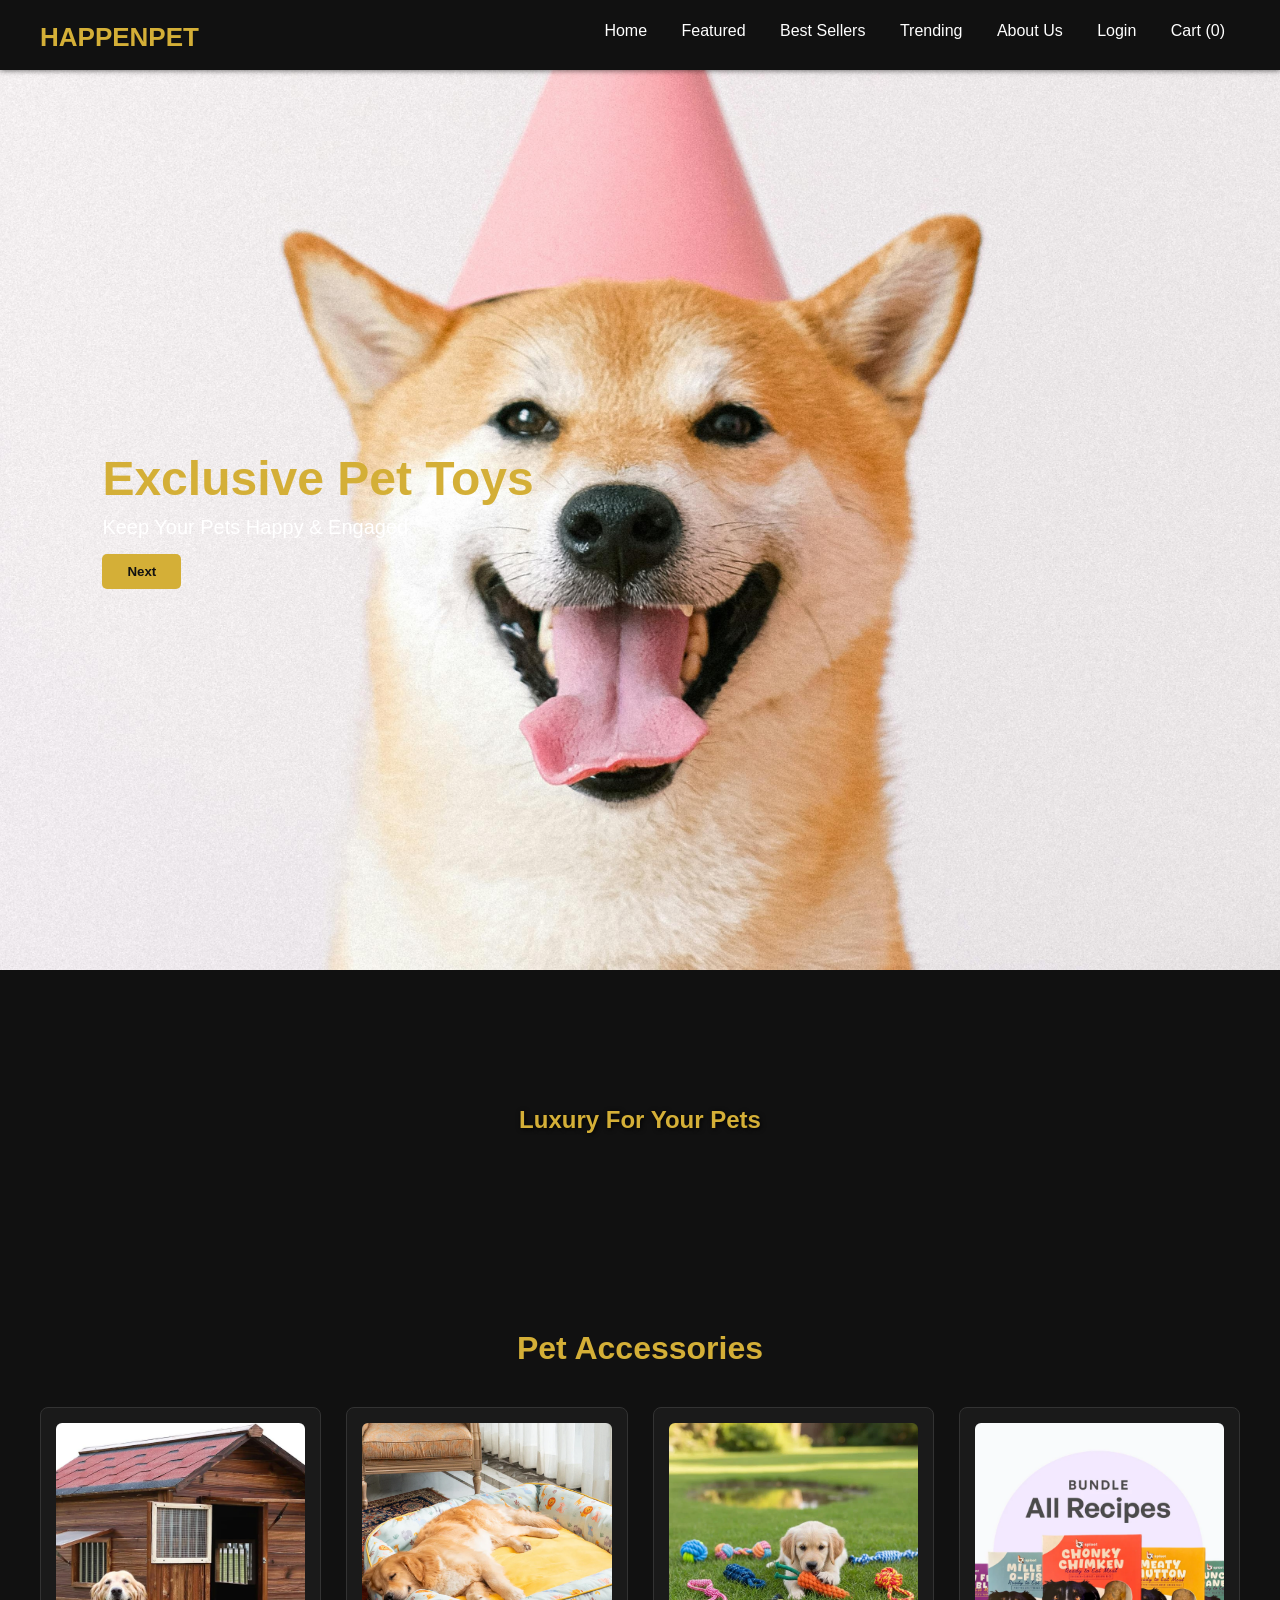
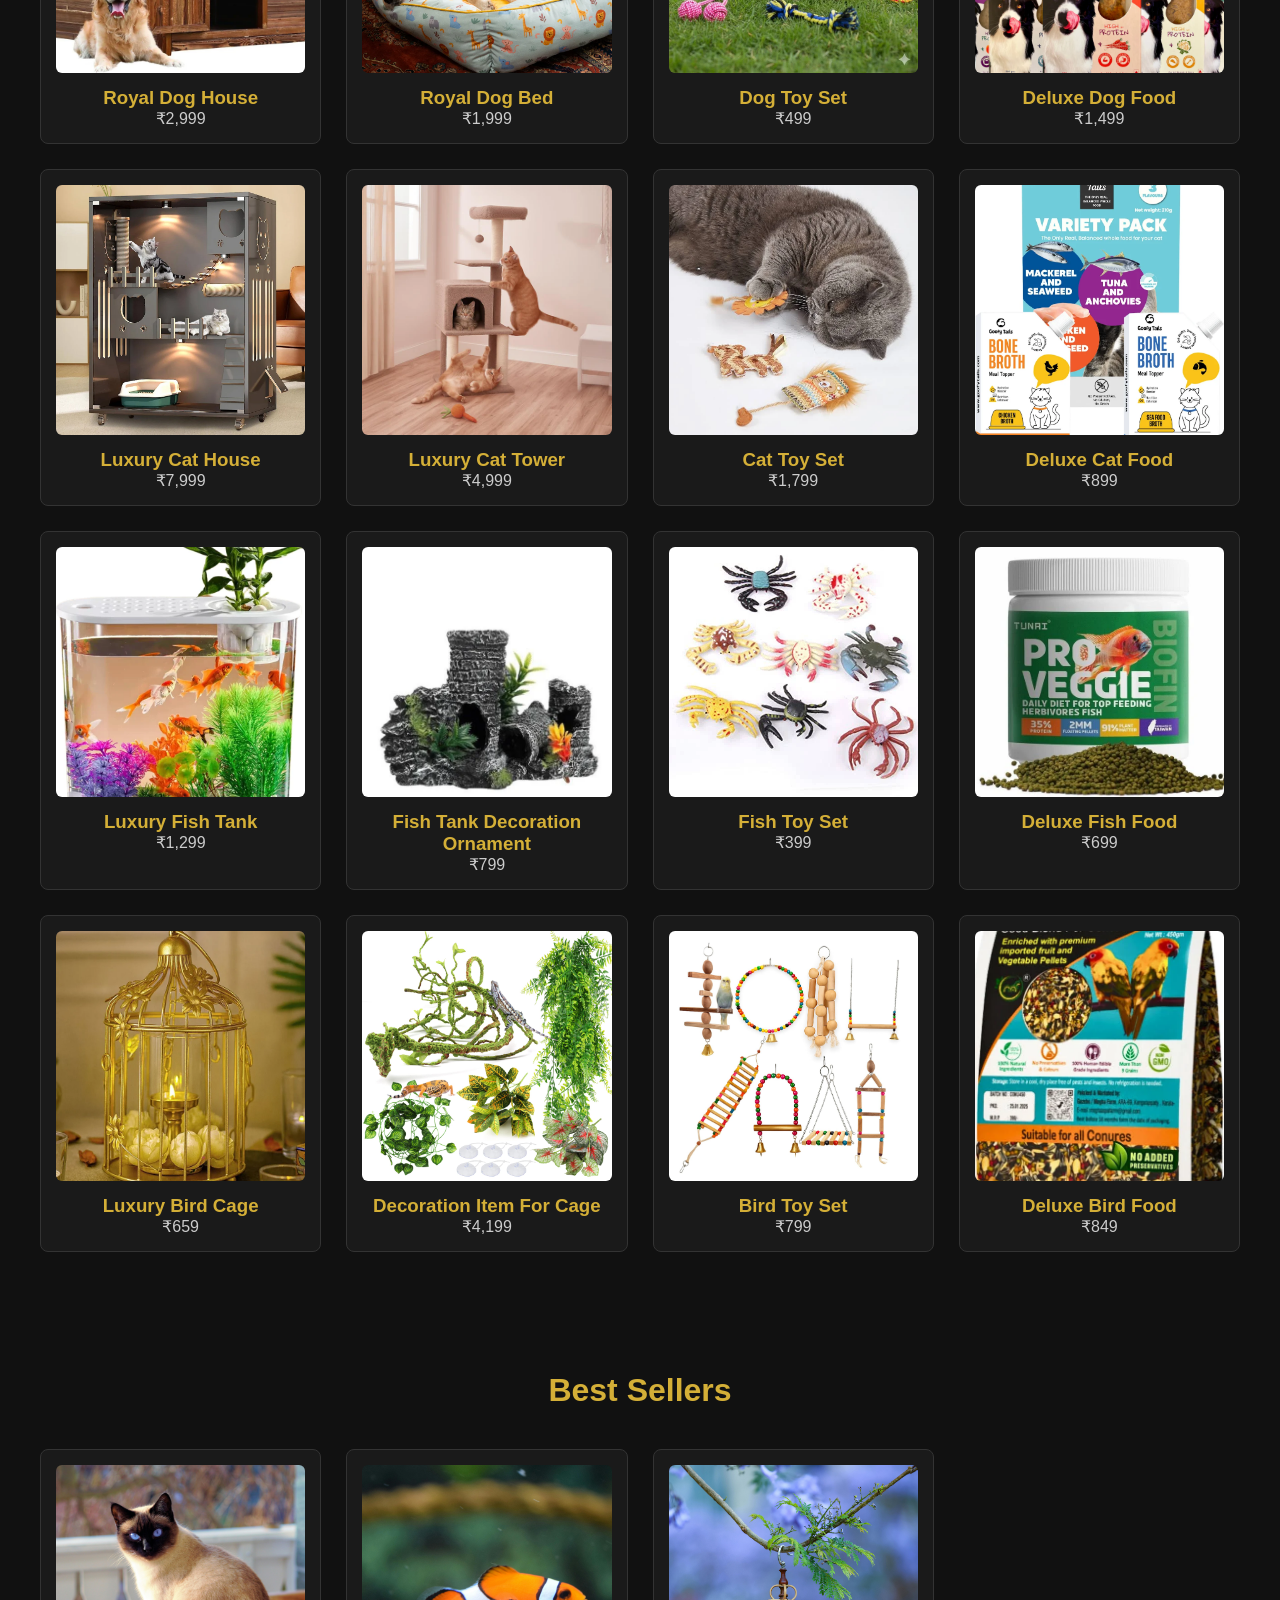
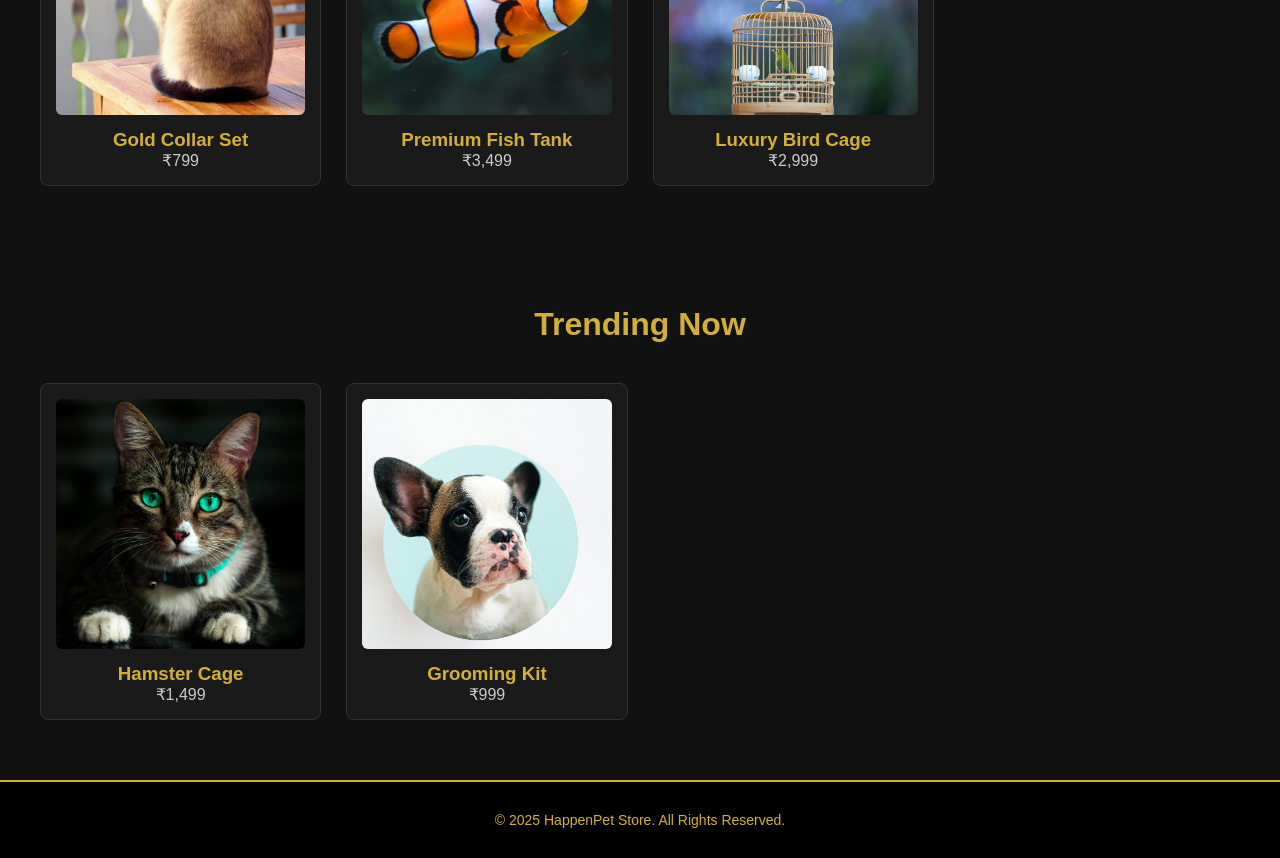
==== index.html @ 40be367d "Add files via upload" ====
<!DOCTYPE html>
<html lang="en">
<head>
    <title>HappenPet Store – Premium Pet Products</title>
    <link rel="stylesheet" href="style1.css">
</head>
<body>

<header class="navbar">
    <div class="logo">HAPPENPET</div>
    <nav>
        <a href="index.html">Home</a>
        <a href="index.html#featured">Featured</a>
        <a href="index.html#best">Best Sellers</a>
        <a href="index.html#trending">Trending</a>
        <a href="aboutus.html">About Us</a>
        <a href="#" id="login-btn">Login</a>
        <a href="cart.html" id="cart-btn">Cart (0)</a>
    </nav>
</header>

<section class="hero-slider">
    <!-- Slide 1 -->
    <div class="slide active" style="background-image:url('slide\ 1.jpeg');">
        <div class="slide-content">
            <h1>Luxury Pet Essentials</h1>
            <p>Premium Food & Accessories for Your Furry Friends</p>
            <button onclick="nextSlide()">Next</button>
        </div>
    </div>
    <!-- Slide 2 -->
    <div class="slide" style="background-image:url('slide\ 2.jpeg');">
        <div class="slide-content">
            <h1>Exclusive Pet Toys</h1>
            <p>Keep Your Pets Happy & Engaged</p>
            <button onclick="nextSlide()">Next</button>
        </div>
    </div>
    <!-- Slide 3 -->
    <div class="slide" style="background-image:url('slide\ 3.jpeg');">
        <div class="slide-content">
            <h1>Premium Bedding & Comfort</h1>
            <p>Give Your Pets the Comfort They Deserve</p>
            <button onclick="nextSlide()">Next</button>
        </div>
    </div>
</section>

<section class="parallax">
    <h2>Luxury For Your Pets</h2>
</section>

<section class="products" id="featured">
    <h2 class="section-title">Pet Accessories</h2>
    <div class="product-grid">
        <div class="product" onclick="openDetail('Royal Dog House', '₹2,999','F1.jpg')">
            <img src="F1.jpg" alt="">
            <h3>Royal Dog House</h3>
            <p>₹2,999</p>
        </div>
        <div class="product" onclick="openDetail('Royal Dog Bed', '₹1,999','F2.jpeg')">
            <img src="F2.jpeg" alt="">
            <h3>Royal Dog Bed</h3>
            <p>₹1,999</p>
        </div>
        <div class="product" onclick="openDetail('Dog Toy Set', '₹499','F3.jpeg')">
            <img src="F3.jpeg" alt="">
            <h3>Dog Toy Set</h3>
            <p>₹499</p>
        </div>
        <div class="product" onclick="openDetail('Deluxe Dog Food', '₹1,499','F4.png')">
            <img src="F4.png" alt="">
            <h3>Deluxe Dog Food</h3>
            <p>₹1,499</p>
        </div>
        <div class="product" onclick="openDetail('Luxury Cat House', '₹7,999','F5.jpg')">
            <img src="F5.jpg" alt="">
            <h3>Luxury Cat House</h3>
            <p>₹7,999</p>
        </div>
        <div class="product" onclick="openDetail('Luxury Cat Tower', '₹4,999','F6.jpeg')">
            <img src="F6.jpeg" alt="">
            <h3>Luxury Cat Tower</h3>
            <p>₹4,999</p>
        </div>
        <div class="product" onclick="openDetail('Cat Toy Set', '₹1,799','F7.jpeg')">
            <img src="F7.jpeg" alt="">
            <h3>Cat Toy Set</h3>
            <p>₹1,799</p>
        </div>
        <div class="product" onclick="openDetail('Deluxe Cat Food', '₹899','F8.webp')">
            <img src="F8.webp" alt="">
            <h3>Deluxe Cat Food</h3>
            <p>₹899</p>
        </div>
        <div class="product" onclick="openDetail('Luxury Fish Tank', '₹2,299','F9.webp')">
            <img src="F9.webp" alt="">
            <h3>Luxury Fish Tank</h3>
            <p>₹1,299</p>
        </div>
        <div class="product" onclick="openDetail('Fish Tank Decoration Ornament', '₹799','F10.webp')">
            <img src="F10.webp" alt="">
            <h3>Fish Tank Decoration Ornament</h3>
            <p>₹799</p>
        </div>
        <div class="product" onclick="openDetail('Fish Toy Set', '₹399','F11.webp')">
            <img src="F11.webp" alt="">
            <h3>Fish Toy Set</h3>
            <p>₹399</p>
        </div>
        <div class="product" onclick="openDetail('Deluxe Fish Food', '₹699','F12.webp')">
            <img src="F12.webp" alt="">
            <h3>Deluxe Fish Food</h3>
            <p>₹699</p>
        </div>
        <div class="product" onclick="openDetail('Luxury Bird Cage', '₹659','F13.webp')">
            <img src="F13.webp" alt="">
            <h3>Luxury Bird Cage</h3>
            <p>₹659</p>
        </div>
        <div class="product" onclick="openDetail('Decoration Item For Cage', '₹4,199','F14.jpg')">
            <img src="F14.jpg" alt="">
            <h3>Decoration Item For Cage</h3>
            <p>₹4,199</p>
        </div>
        <div class="product" onclick="openDetail('Bird Toy Set', '₹799','F15.jpg')">
            <img src="F15.jpg" alt="">
            <h3>Bird Toy Set</h3>
            <p>₹799</p>
        </div>
        <div class="product" onclick="openDetail('Deluxe Bird Food', '₹849','F16.webp')">
            <img src="F16.webp" alt="">
            <h3>Deluxe Bird Food</h3>
            <p>₹849</p>
        </div>

    </div>
</section>

<!-- ==============================
        BEST SELLERS
================================= -->
<section class="products" id="best">
    <h2 class="section-title">Best Sellers</h2>
    <div class="product-grid">
        <div class="product" onclick="openDetail('Gold Collar Set', '₹799','https://images.pexels.com/photos/326875/pexels-photo-326875.jpeg')">
            <img src="B1.jpeg" alt="">
            <h3>Gold Collar Set</h3>
            <p>₹799</p>
        </div>
        <div class="product" onclick="openDetail('Premium Fish Tank', '₹3,499','https://images.pexels.com/photos/128756/pexels-photo-128756.jpeg')">
            <img src="B2.jpeg" alt="">
            <h3>Premium Fish Tank</h3>
            <p>₹3,499</p>
        </div>
        <div class="product" onclick="openDetail('Luxury Bird Cage', '₹2,999','https://images.pexels.com/photos/32103541/pexels-photo-32103541.jpeg')">
            <img src="B3.jpeg" alt="">
            <h3>Luxury Bird Cage</h3>
            <p>₹2,999</p>
        </div>
    </div>
</section>

<!-- ==============================
        TRENDING PRODUCTS
================================= -->
<section class="products" id="trending">
    <h2 class="section-title">Trending Now</h2>
    <div class="product-grid">
        <div class="product" onclick="openDetail('Hamster Deluxe Cage', '₹1,499','https://images.pexels.com/photos/617278/pexels-photo-617278.jpeg')">
            <img src="T1.jpeg" alt="">
            <h3>Hamster Cage</h3>
            <p>₹1,499</p>
        </div>
        <div class="product" onclick="openDetail('Pet Grooming Kit', '₹999','https://images.pexels.com/photos/4587992/pexels-photo-4587992.jpeg')">
            <img src="T2.jpeg" alt="">
            <h3>Grooming Kit</h3>
            <p>₹999</p>
        </div>
    </div>
</section>

<!-- ==============================
        PRODUCT DETAIL MODAL
================================= -->
<div id="detail-modal" class="detail-modal">
    <div class="detail-content">
        <span id="close-detail">&times;</span>
        <h2 id="detail-title"></h2>
        <img id="detail-img" src="" alt="">
        <p id="detail-price"></p>
        <p>Premium quality pet product. Designed for comfort and safety.</p>
        <button id="add-cart">Add to Cart</button>
    </div>
</div>

<!-- ==============================
        LOGIN MODAL
================================= -->
<div id="login-modal" class="login-modal">
    <div class="login-content">
        <span id="close-login">&times;</span>
        <h2>Member Login</h2>
        <form onsubmit="return false;">
            <input type="email" placeholder="Enter Email" required>
            <input type="password" placeholder="Enter Password" required>
            <button type="submit" class="login-btn">Sign In</button>
            <p class="signup-text">Don't have an account? <a href="login.html">Sign Up Here</a></p>
        </form>
    </div>
</div>

<!-- ==============================
        FOOTER
================================= -->
<footer>
    <p>© 2025 HappenPet Store. All Rights Reserved.</p>
</footer>

<script src="main.js"></script>
</body>
</html>
---- style1.css ----
/* ==============================
    GLOBAL STYLES
================================= */
* {
    margin: 0; 
    padding: 0; 
    box-sizing: border-box; 
    font-family: Arial, sans-serif;
}

html {
    scroll-behavior: smooth;
} 

body {
    background: #111; 
    color: #fff;
}

/* ==============================
    NAVBAR
================================= */
.navbar {
    height: 70px;
    position: fixed; 
    top: 0; 
    width: 100%; 
    background: #111; 
    display: flex; 
    justify-content: space-between; 
    padding: 22px 40px; 
    z-index: 500; 
    box-shadow: 0 1px 5px rgba(0, 0, 0, 0.5);
}

.logo {
    font-size: 26px; 
    font-weight: bold; 
    color: #d4af37;
}

nav a {
    align-items: center;
    margin: 0 15px; 
    text-decoration: none; 
    color: #fff; 
    font-weight: 500;
    height: 50px;
    transition: 0.3s;
}

nav a:hover {
    color: #d4af37; 
}

/* ==============================
    HERO SLIDER
================================= */
.hero-slider {
    margin-top: 70px; 
    height: 100vh; 
    position: relative; 
    overflow: hidden;
}

.slide {
    position: absolute; 
    height: 100%; 
    width: 100%; 
    background-size: cover; 
    background-position: center; 
    opacity: 0; 
    transition: 1s ease-in-out;
}

.slide.active {
    opacity: 1;
}

.slide-content {
    position: absolute; 
    left: 8%; 
    top: 50%; 
    transform: translateY(-50%);
}

.slide-content h1 {
    font-size: 48px; 
    color: #d4af37;
}

.slide-content p {
    font-size: 20px; 
    color: #fff; 
    margin-top: 10px;
}

.slide-content button {
    padding: 10px 25px; 
    background: #d4af37; 
    color: #111; 
    border: none; 
    font-weight: bold; 
    cursor: pointer; 
    border-radius: 5px; 
    margin-top: 15px;
    transition: 0.3s;
}

.slide-content button:hover {
    background: #b8922d;
}

/* ==============================
    PARALLAX SECTION
================================= */
.parallax {
    height: 300px; 
    background: url('T2.jpeg') fixed center/cover; 
    display: flex; 
    justify-content: center; 
    align-items: center; 
    color: #d4af37; 
    text-shadow: 1px 1px 5px #000;
}

/* ==============================
    PRODUCTS
================================= */
.products {
    padding: 60px 40px;
}

.section-title {
    font-size: 32px; 
    text-align: center; 
    margin-bottom: 40px; 
    color: #d4af37;
}

.product-grid {
    display: grid; 
    grid-template-columns: repeat(4, 1fr); 
    gap: 25px;
}

.product {
    background: #1a1a1a; 
    padding: 15px; 
    border-radius: 8px; 
    text-align: center; 
    cursor: pointer; 
    transition: 0.3s; 
    border: 1px solid #333;
}

.product:hover {
    transform: translateY(-5px); 
    box-shadow: 0 4px 14px rgba(212, 175, 55, 0.5);
}

.product img {
    width: 100%; 
    height: 250px; 
    object-fit: cover; 
    border-radius: 6px;
}

.product h3 {
    color: #d4af37;
    margin-top: 10px;
}

.product p {
    color: #ccc;
}

/* ==============================
    MODALS
================================= */
.detail-modal, .login-modal {
    position: fixed; 
    top: 0; 
    left: 0; 
    width: 100%; 
    height: 100%; 
    background: rgba(0, 0, 0, 0.8); 
    display: none; 
    justify-content: center; 
    align-items: center; 
    z-index: 2000;
}

.detail-content {
    background: #111; 
    padding: 30px; 
    border-radius: 8px; 
    width: 350px; 
    color: #fff;
}

.detail-content img {
    width: 100%; 
    height: 250px; 
    object-fit: cover; 
    border-radius: 6px; 
    margin: 10px 0;
}

.detail-content h2 {
    color: #d4af37;
}

.detail-content button {
    width: 100%;
    padding: 10px;
    background: #d4af37;
    color: #111;
    border: none;
    border-radius: 6px;
    cursor: pointer;
    font-weight: bold;
    margin-top: 10px;
    transition: 0.3s;
}

.detail-content button:hover {
    background: #f0c45f;
}

#close-detail {
    float: right; 
    cursor: pointer; 
    font-size: 28px; 
    color: #d4af37;
    transition: 0.3s;
}

#close-detail:hover {
    color: #f0c45f;
}

/* ==============================
    FOOTER
================================= */
footer {
    padding: 30px 20px; 
    background: #000; 
    color: #d4af37; 
    text-align: center;
    border-top: 2px solid #d4af37;
}

footer p {
    font-size: 14px;
}

/* ==============================
    RESPONSIVE
================================= */
@media(max-width: 900px) {
    .product-grid {
        grid-template-columns: repeat(2, 1fr);
    }
    
    .slide-content h1 {
        font-size: 36px;
    }
}

@media(max-width: 600px) {
    .product-grid {
        grid-template-columns: 1fr;
    }
    
    .slide-content h1 {
        font-size: 28px;
    }
}
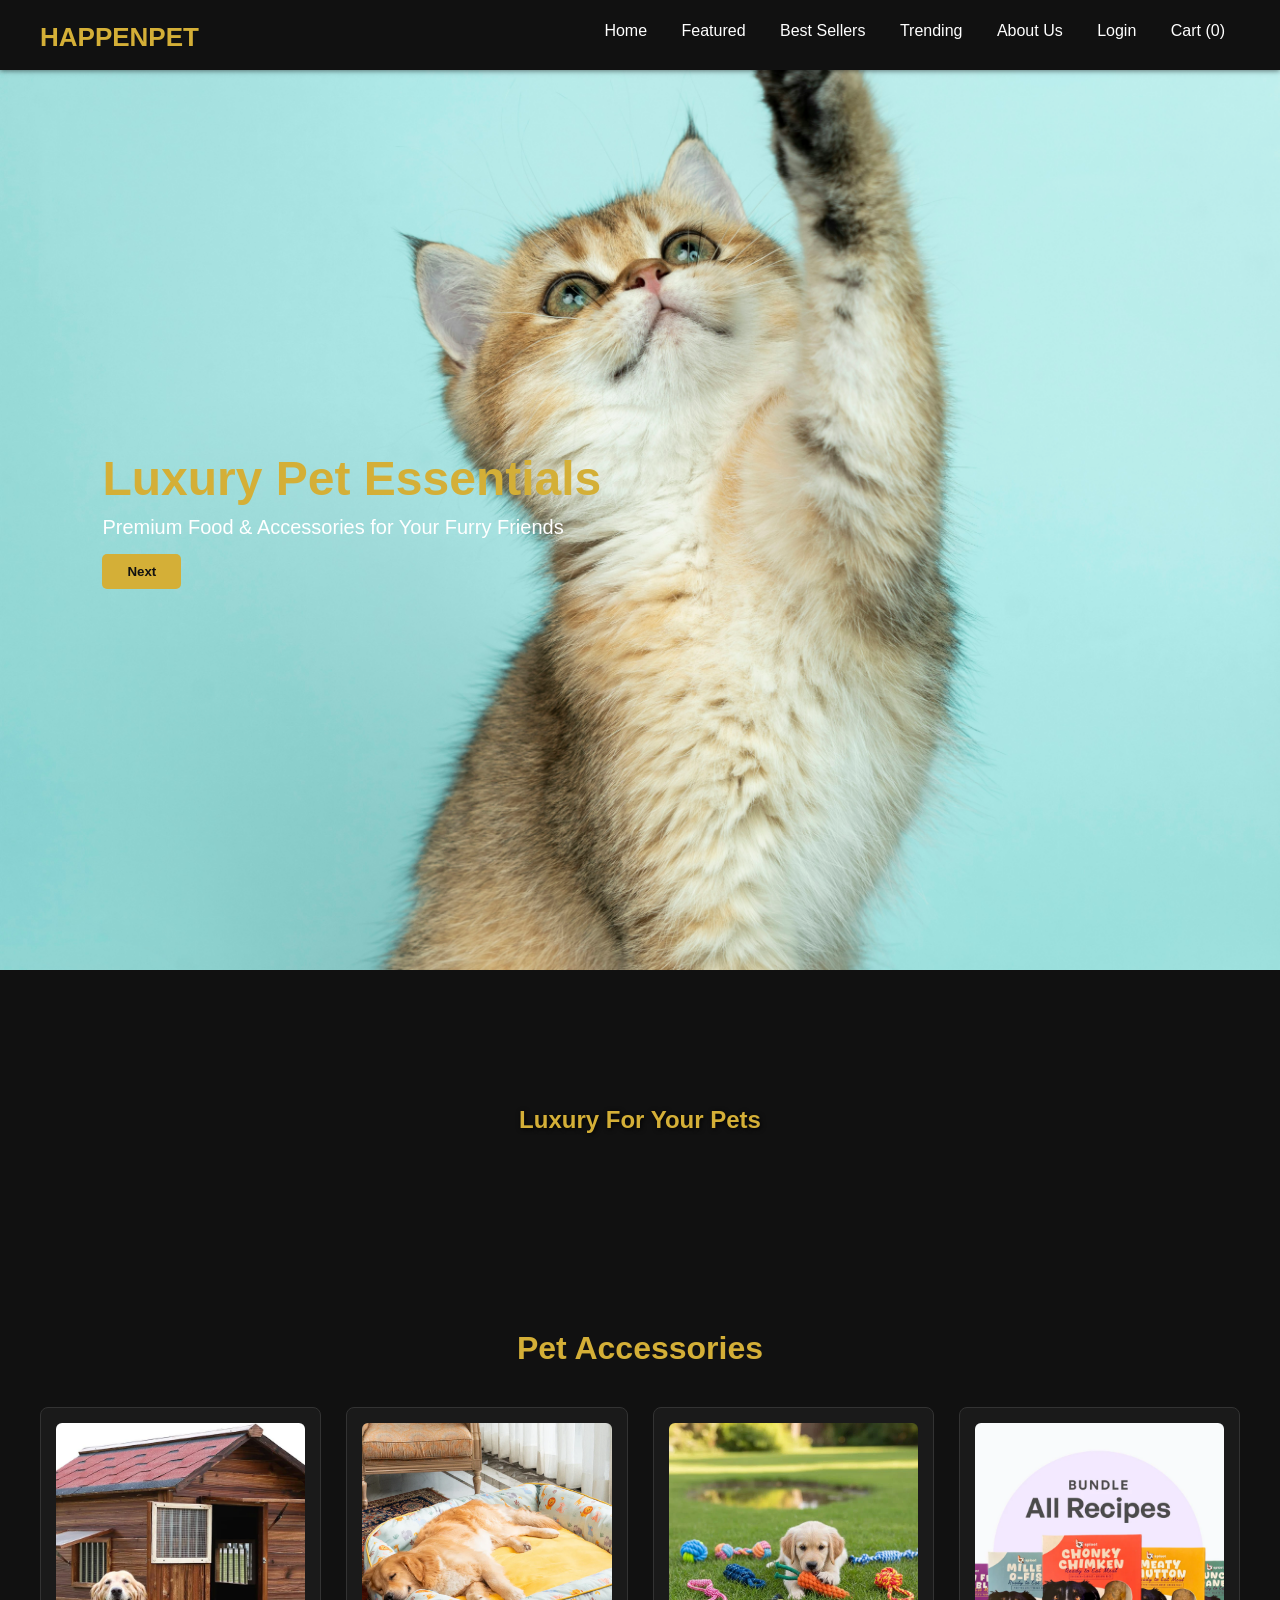
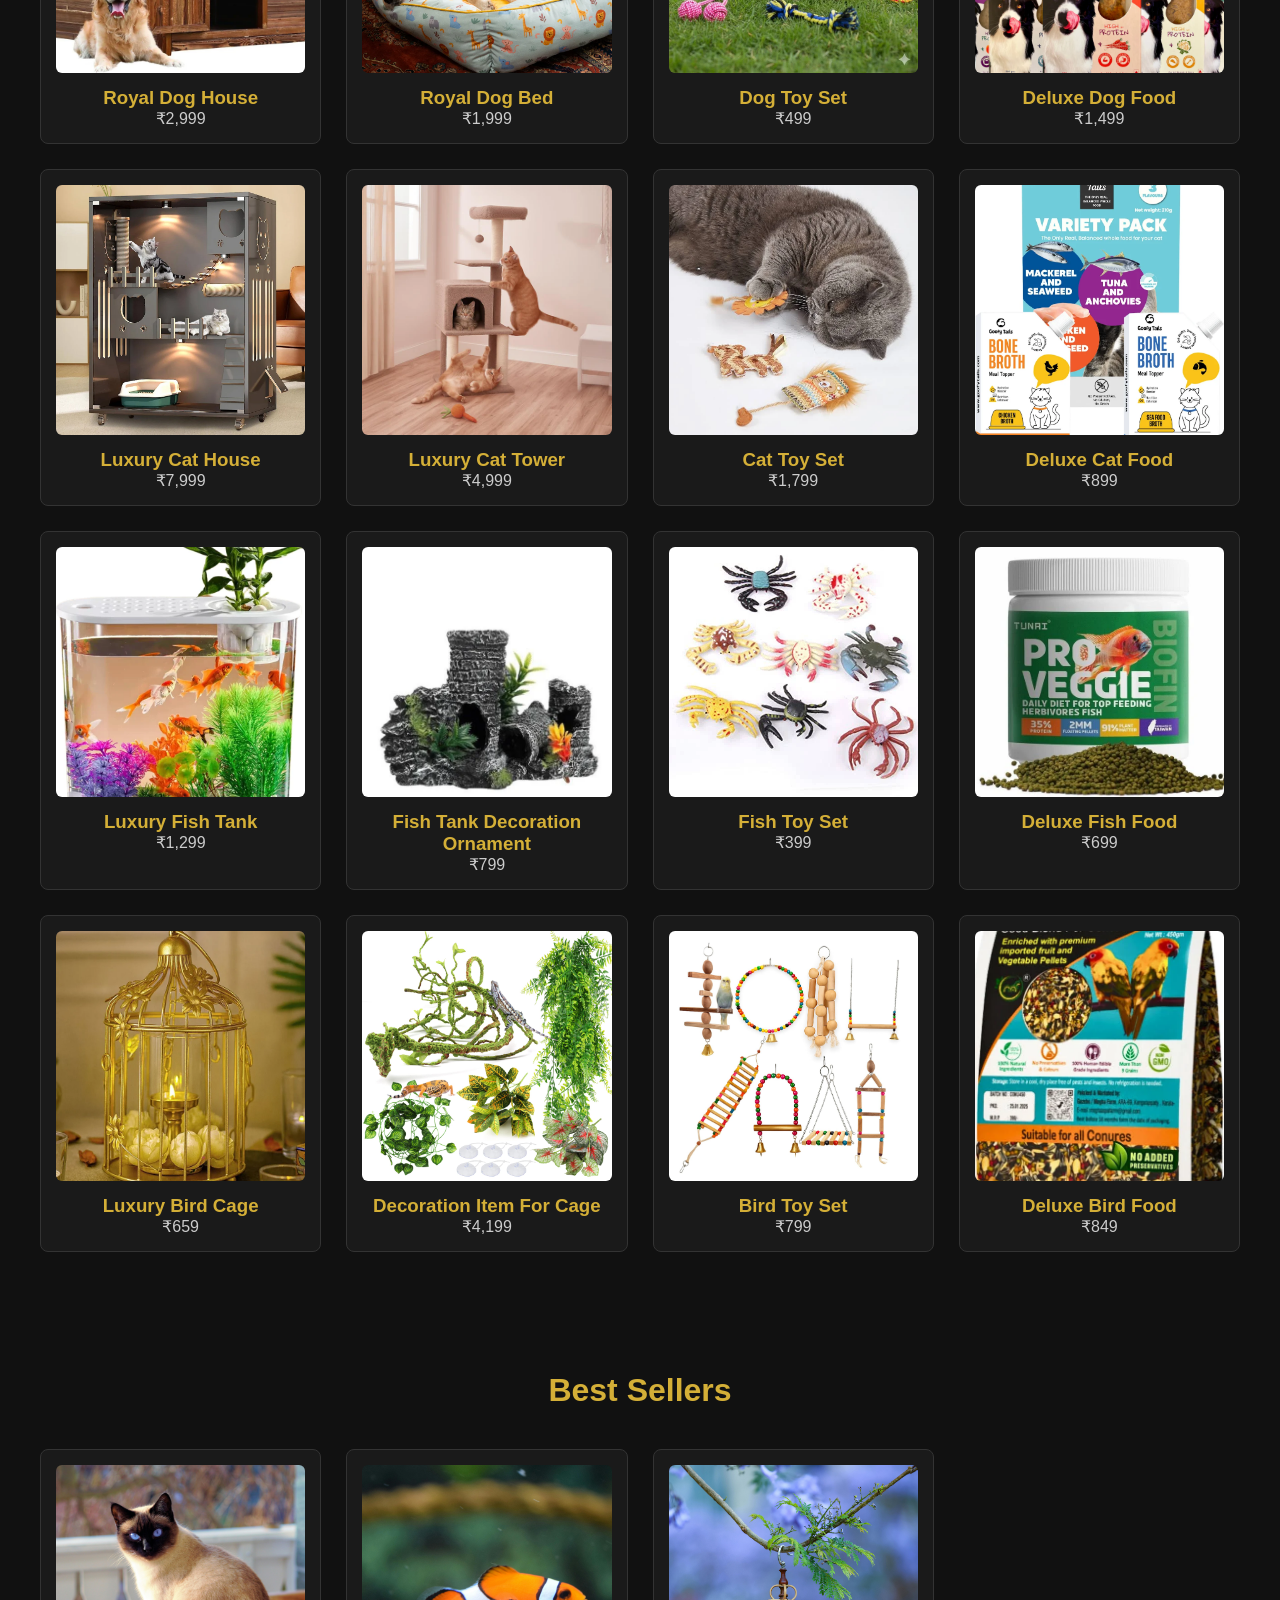
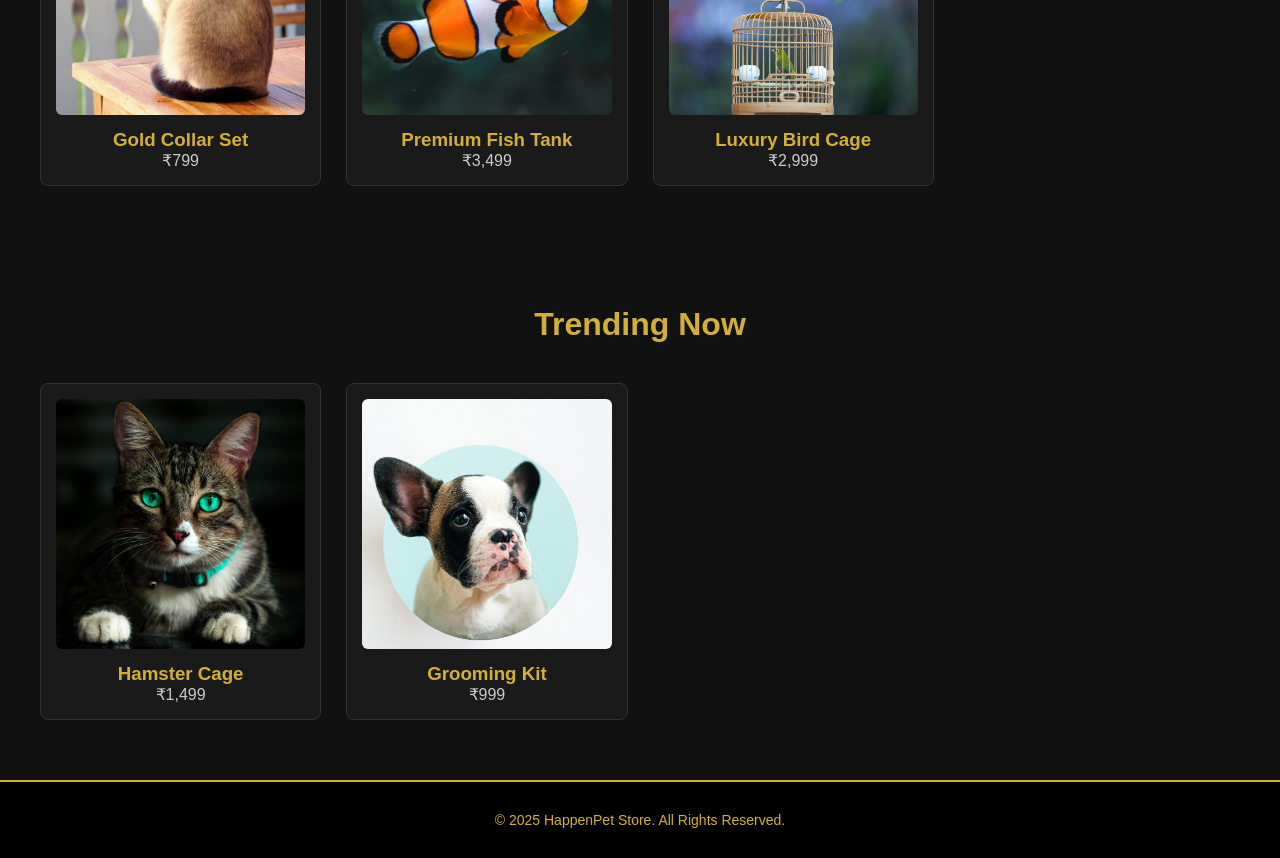
==== commit 9ab60e9f: "fix: update all product, logo, and slide image src paths to relative assets/images/ subdirectories" ====
--- a/index.html
+++ b/index.html
@@ -53,83 +53,83 @@
 <section class="products" id="featured">
     <h2 class="section-title">Pet Accessories</h2>
     <div class="product-grid">
-        <div class="product" onclick="openDetail('Royal Dog House', '₹2,999','F1.jpg')">
-            <img src="F1.jpg" alt="">
+        <div class="product" onclick="openDetail('Royal Dog House', '₹2,999','assets/images/products/F1.jpg')">
+            <img src="assets/images/products/F1.jpg" alt="">
             <h3>Royal Dog House</h3>
             <p>₹2,999</p>
         </div>
-        <div class="product" onclick="openDetail('Royal Dog Bed', '₹1,999','F2.jpeg')">
-            <img src="F2.jpeg" alt="">
+        <div class="product" onclick="openDetail('Royal Dog Bed', '₹1,999','assets/images/products/F2.jpeg')">
+            <img src="assets/images/products/F2.jpeg" alt="">
             <h3>Royal Dog Bed</h3>
             <p>₹1,999</p>
         </div>
-        <div class="product" onclick="openDetail('Dog Toy Set', '₹499','F3.jpeg')">
-            <img src="F3.jpeg" alt="">
+        <div class="product" onclick="openDetail('Dog Toy Set', '₹499','assets/images/products/F3.jpeg')">
+            <img src="assets/images/products/F3.jpeg" alt="">
             <h3>Dog Toy Set</h3>
             <p>₹499</p>
         </div>
-        <div class="product" onclick="openDetail('Deluxe Dog Food', '₹1,499','F4.png')">
-            <img src="F4.png" alt="">
+        <div class="product" onclick="openDetail('Deluxe Dog Food', '₹1,499','assets/images/products/F4.png')">
+            <img src="assets/images/products/F4.png" alt="">
             <h3>Deluxe Dog Food</h3>
             <p>₹1,499</p>
         </div>
-        <div class="product" onclick="openDetail('Luxury Cat House', '₹7,999','F5.jpg')">
-            <img src="F5.jpg" alt="">
+        <div class="product" onclick="openDetail('Luxury Cat House', '₹7,999','assets/images/products/F5.jpg')">
+            <img src="assets/images/products/F5.jpg" alt="">
             <h3>Luxury Cat House</h3>
             <p>₹7,999</p>
         </div>
-        <div class="product" onclick="openDetail('Luxury Cat Tower', '₹4,999','F6.jpeg')">
-            <img src="F6.jpeg" alt="">
+        <div class="product" onclick="openDetail('Luxury Cat Tower', '₹4,999','assets/images/products/F6.jpeg')">
+            <img src="assets/images/products/F6.jpeg" alt="">
             <h3>Luxury Cat Tower</h3>
             <p>₹4,999</p>
         </div>
-        <div class="product" onclick="openDetail('Cat Toy Set', '₹1,799','F7.jpeg')">
-            <img src="F7.jpeg" alt="">
+        <div class="product" onclick="openDetail('Cat Toy Set', '₹1,799','assets/images/products/F7.jpeg')">
+            <img src="assets/images/products/F7.jpeg" alt="">
             <h3>Cat Toy Set</h3>
             <p>₹1,799</p>
         </div>
-        <div class="product" onclick="openDetail('Deluxe Cat Food', '₹899','F8.webp')">
-            <img src="F8.webp" alt="">
+        <div class="product" onclick="openDetail('Deluxe Cat Food', '₹899','assets/images/products/F8.webp')">
+            <img src="assets/images/products/F8.webp" alt="">
             <h3>Deluxe Cat Food</h3>
             <p>₹899</p>
         </div>
-        <div class="product" onclick="openDetail('Luxury Fish Tank', '₹2,299','F9.webp')">
-            <img src="F9.webp" alt="">
+        <div class="product" onclick="openDetail('Luxury Fish Tank', '₹2,299','assets/images/products/F9.webp')">
+            <img src="assets/images/products/F9.webp" alt="">
             <h3>Luxury Fish Tank</h3>
             <p>₹1,299</p>
         </div>
-        <div class="product" onclick="openDetail('Fish Tank Decoration Ornament', '₹799','F10.webp')">
-            <img src="F10.webp" alt="">
+        <div class="product" onclick="openDetail('Fish Tank Decoration Ornament', '₹799','assets/images/products/F10.webp')">
+            <img src="assets/images/products/F10.webp" alt="">
             <h3>Fish Tank Decoration Ornament</h3>
             <p>₹799</p>
         </div>
-        <div class="product" onclick="openDetail('Fish Toy Set', '₹399','F11.webp')">
-            <img src="F11.webp" alt="">
+        <div class="product" onclick="openDetail('Fish Toy Set', '₹399','assets/images/products/F11.webp')">
+            <img src="assets/images/products/F11.webp" alt="">
             <h3>Fish Toy Set</h3>
             <p>₹399</p>
         </div>
-        <div class="product" onclick="openDetail('Deluxe Fish Food', '₹699','F12.webp')">
-            <img src="F12.webp" alt="">
+        <div class="product" onclick="openDetail('Deluxe Fish Food', '₹699','assets/images/products/F12.webp')">
+            <img src="assets/images/products/F12.webp" alt="">
             <h3>Deluxe Fish Food</h3>
             <p>₹699</p>
         </div>
-        <div class="product" onclick="openDetail('Luxury Bird Cage', '₹659','F13.webp')">
-            <img src="F13.webp" alt="">
+        <div class="product" onclick="openDetail('Luxury Bird Cage', '₹659','assets/images/products/F13.webp')">
+            <img src="assets/images/products/F13.webp" alt="">
             <h3>Luxury Bird Cage</h3>
             <p>₹659</p>
         </div>
-        <div class="product" onclick="openDetail('Decoration Item For Cage', '₹4,199','F14.jpg')">
-            <img src="F14.jpg" alt="">
+        <div class="product" onclick="openDetail('Decoration Item For Cage', '₹4,199','assets/images/products/F14.jpg')">
+            <img src="assets/images/products/F14.jpg" alt="">
             <h3>Decoration Item For Cage</h3>
             <p>₹4,199</p>
         </div>
-        <div class="product" onclick="openDetail('Bird Toy Set', '₹799','F15.jpg')">
-            <img src="F15.jpg" alt="">
+        <div class="product" onclick="openDetail('Bird Toy Set', '₹799','assets/images/products/F15.jpg')">
+            <img src="assets/images/products/F15.jpg" alt="">
             <h3>Bird Toy Set</h3>
             <p>₹799</p>
         </div>
-        <div class="product" onclick="openDetail('Deluxe Bird Food', '₹849','F16.webp')">
-            <img src="F16.webp" alt="">
+        <div class="product" onclick="openDetail('Deluxe Bird Food', '₹849','assets/images/products/F16.webp')">
+            <img src="assets/images/products/F16.webp" alt="">
             <h3>Deluxe Bird Food</h3>
             <p>₹849</p>
         </div>
@@ -144,17 +144,17 @@
     <h2 class="section-title">Best Sellers</h2>
     <div class="product-grid">
         <div class="product" onclick="openDetail('Gold Collar Set', '₹799','https://images.pexels.com/photos/326875/pexels-photo-326875.jpeg')">
-            <img src="B1.jpeg" alt="">
+            <img src="assets/images/bestsellers/B1.jpeg" alt="">
             <h3>Gold Collar Set</h3>
             <p>₹799</p>
         </div>
         <div class="product" onclick="openDetail('Premium Fish Tank', '₹3,499','https://images.pexels.com/photos/128756/pexels-photo-128756.jpeg')">
-            <img src="B2.jpeg" alt="">
+            <img src="assets/images/bestsellers/B2.jpeg" alt="">
             <h3>Premium Fish Tank</h3>
             <p>₹3,499</p>
         </div>
         <div class="product" onclick="openDetail('Luxury Bird Cage', '₹2,999','https://images.pexels.com/photos/32103541/pexels-photo-32103541.jpeg')">
-            <img src="B3.jpeg" alt="">
+            <img src="assets/images/bestsellers/B3.jpeg" alt="">
             <h3>Luxury Bird Cage</h3>
             <p>₹2,999</p>
         </div>
@@ -168,12 +168,12 @@
     <h2 class="section-title">Trending Now</h2>
     <div class="product-grid">
         <div class="product" onclick="openDetail('Hamster Deluxe Cage', '₹1,499','https://images.pexels.com/photos/617278/pexels-photo-617278.jpeg')">
-            <img src="T1.jpeg" alt="">
+            <img src="assets/images/trending/T1.jpeg" alt="">
             <h3>Hamster Cage</h3>
             <p>₹1,499</p>
         </div>
         <div class="product" onclick="openDetail('Pet Grooming Kit', '₹999','https://images.pexels.com/photos/4587992/pexels-photo-4587992.jpeg')">
-            <img src="T2.jpeg" alt="">
+            <img src="assets/images/trending/T2.jpeg" alt="">
             <h3>Grooming Kit</h3>
             <p>₹999</p>
         </div>
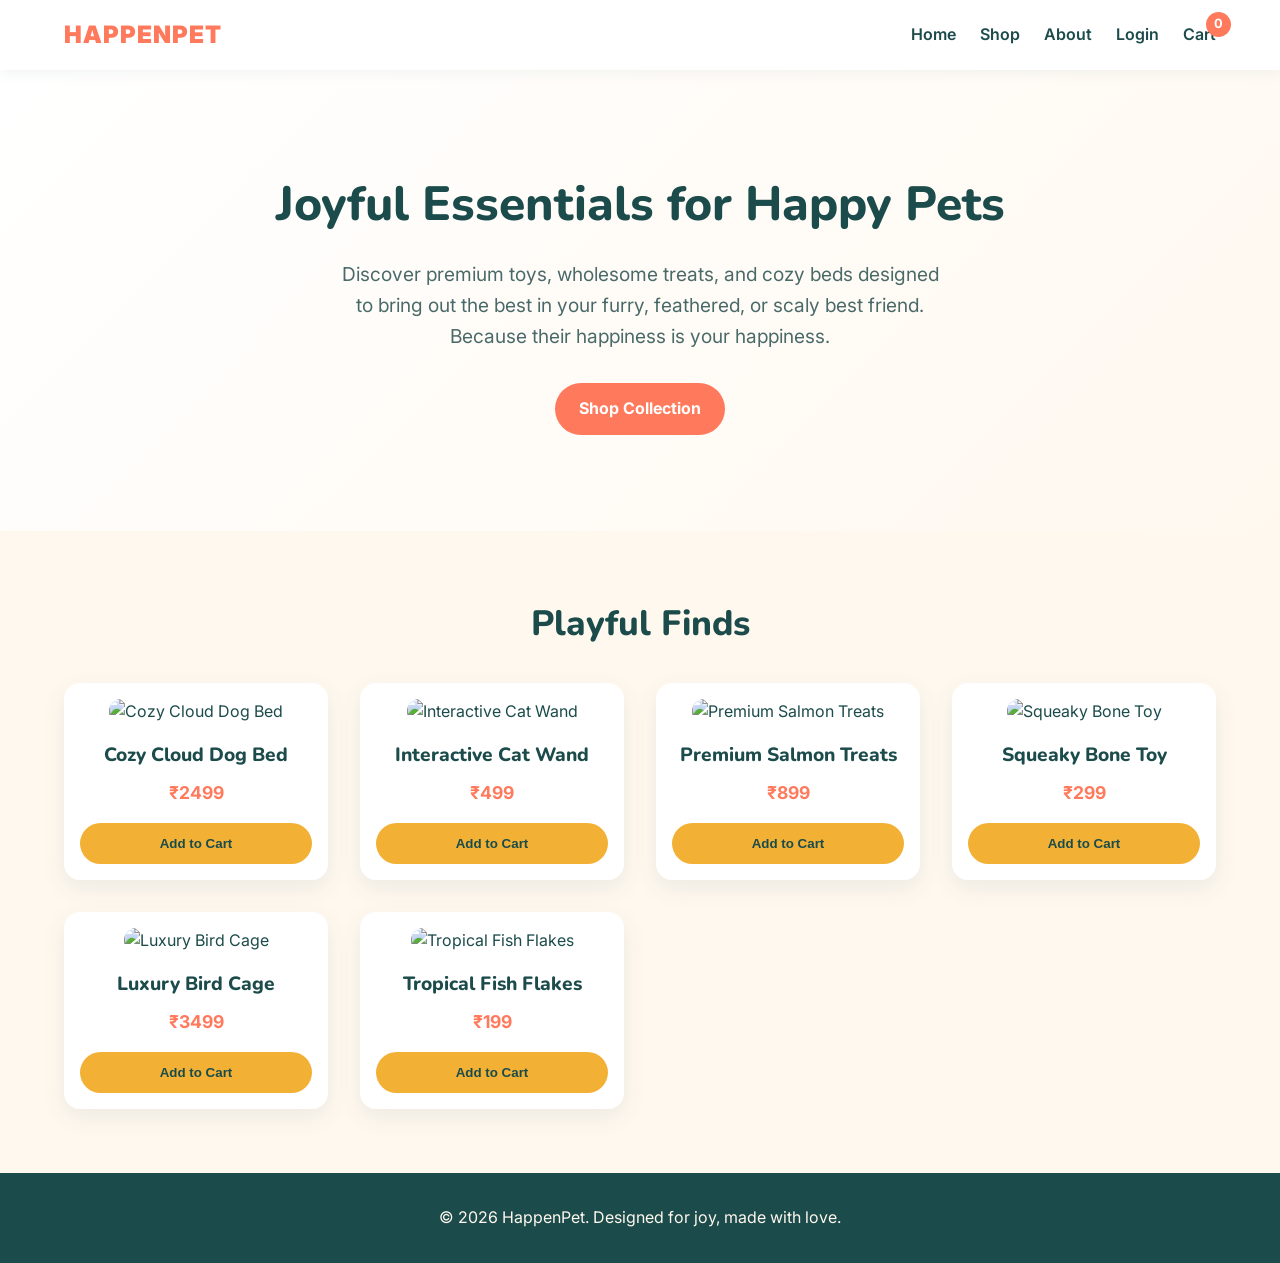
==== commit 03282150: "fix: move HTML files to root and correct relative asset paths for Vercel deployment" ====
--- a/index.html
+++ b/index.html
@@ -1,222 +1,45 @@
-<!DOCTYPE html>
-<html lang="en">
-<head>
-    <title>HappenPet Store – Premium Pet Products</title>
-    <link rel="stylesheet" href="style1.css">
-</head>
-<body>
-
-<header class="navbar">
-    <div class="logo">HAPPENPET</div>
-    <nav>
-        <a href="index.html">Home</a>
-        <a href="index.html#featured">Featured</a>
-        <a href="index.html#best">Best Sellers</a>
-        <a href="index.html#trending">Trending</a>
-        <a href="aboutus.html">About Us</a>
-        <a href="#" id="login-btn">Login</a>
-        <a href="cart.html" id="cart-btn">Cart (0)</a>
-    </nav>
-</header>
-
-<section class="hero-slider">
-    <!-- Slide 1 -->
-    <div class="slide active" style="background-image:url('slide\ 1.jpeg');">
-        <div class="slide-content">
-            <h1>Luxury Pet Essentials</h1>
-            <p>Premium Food & Accessories for Your Furry Friends</p>
-            <button onclick="nextSlide()">Next</button>
-        </div>
-    </div>
-    <!-- Slide 2 -->
-    <div class="slide" style="background-image:url('slide\ 2.jpeg');">
-        <div class="slide-content">
-            <h1>Exclusive Pet Toys</h1>
-            <p>Keep Your Pets Happy & Engaged</p>
-            <button onclick="nextSlide()">Next</button>
-        </div>
-    </div>
-    <!-- Slide 3 -->
-    <div class="slide" style="background-image:url('slide\ 3.jpeg');">
-        <div class="slide-content">
-            <h1>Premium Bedding & Comfort</h1>
-            <p>Give Your Pets the Comfort They Deserve</p>
-            <button onclick="nextSlide()">Next</button>
-        </div>
-    </div>
-</section>
-
-<section class="parallax">
-    <h2>Luxury For Your Pets</h2>
-</section>
-
-<section class="products" id="featured">
-    <h2 class="section-title">Pet Accessories</h2>
-    <div class="product-grid">
-        <div class="product" onclick="openDetail('Royal Dog House', '₹2,999','assets/images/products/F1.jpg')">
-            <img src="assets/images/products/F1.jpg" alt="">
-            <h3>Royal Dog House</h3>
-            <p>₹2,999</p>
-        </div>
-        <div class="product" onclick="openDetail('Royal Dog Bed', '₹1,999','assets/images/products/F2.jpeg')">
-            <img src="assets/images/products/F2.jpeg" alt="">
-            <h3>Royal Dog Bed</h3>
-            <p>₹1,999</p>
-        </div>
-        <div class="product" onclick="openDetail('Dog Toy Set', '₹499','assets/images/products/F3.jpeg')">
-            <img src="assets/images/products/F3.jpeg" alt="">
-            <h3>Dog Toy Set</h3>
-            <p>₹499</p>
-        </div>
-        <div class="product" onclick="openDetail('Deluxe Dog Food', '₹1,499','assets/images/products/F4.png')">
-            <img src="assets/images/products/F4.png" alt="">
-            <h3>Deluxe Dog Food</h3>
-            <p>₹1,499</p>
-        </div>
-        <div class="product" onclick="openDetail('Luxury Cat House', '₹7,999','assets/images/products/F5.jpg')">
-            <img src="assets/images/products/F5.jpg" alt="">
-            <h3>Luxury Cat House</h3>
-            <p>₹7,999</p>
-        </div>
-        <div class="product" onclick="openDetail('Luxury Cat Tower', '₹4,999','assets/images/products/F6.jpeg')">
-            <img src="assets/images/products/F6.jpeg" alt="">
-            <h3>Luxury Cat Tower</h3>
-            <p>₹4,999</p>
-        </div>
-        <div class="product" onclick="openDetail('Cat Toy Set', '₹1,799','assets/images/products/F7.jpeg')">
-            <img src="assets/images/products/F7.jpeg" alt="">
-            <h3>Cat Toy Set</h3>
-            <p>₹1,799</p>
-        </div>
-        <div class="product" onclick="openDetail('Deluxe Cat Food', '₹899','assets/images/products/F8.webp')">
-            <img src="assets/images/products/F8.webp" alt="">
-            <h3>Deluxe Cat Food</h3>
-            <p>₹899</p>
-        </div>
-        <div class="product" onclick="openDetail('Luxury Fish Tank', '₹2,299','assets/images/products/F9.webp')">
-            <img src="assets/images/products/F9.webp" alt="">
-            <h3>Luxury Fish Tank</h3>
-            <p>₹1,299</p>
-        </div>
-        <div class="product" onclick="openDetail('Fish Tank Decoration Ornament', '₹799','assets/images/products/F10.webp')">
-            <img src="assets/images/products/F10.webp" alt="">
-            <h3>Fish Tank Decoration Ornament</h3>
-            <p>₹799</p>
-        </div>
-        <div class="product" onclick="openDetail('Fish Toy Set', '₹399','assets/images/products/F11.webp')">
-            <img src="assets/images/products/F11.webp" alt="">
-            <h3>Fish Toy Set</h3>
-            <p>₹399</p>
-        </div>
-        <div class="product" onclick="openDetail('Deluxe Fish Food', '₹699','assets/images/products/F12.webp')">
-            <img src="assets/images/products/F12.webp" alt="">
-            <h3>Deluxe Fish Food</h3>
-            <p>₹699</p>
-        </div>
-        <div class="product" onclick="openDetail('Luxury Bird Cage', '₹659','assets/images/products/F13.webp')">
-            <img src="assets/images/products/F13.webp" alt="">
-            <h3>Luxury Bird Cage</h3>
-            <p>₹659</p>
-        </div>
-        <div class="product" onclick="openDetail('Decoration Item For Cage', '₹4,199','assets/images/products/F14.jpg')">
-            <img src="assets/images/products/F14.jpg" alt="">
-            <h3>Decoration Item For Cage</h3>
-            <p>₹4,199</p>
-        </div>
-        <div class="product" onclick="openDetail('Bird Toy Set', '₹799','assets/images/products/F15.jpg')">
-            <img src="assets/images/products/F15.jpg" alt="">
-            <h3>Bird Toy Set</h3>
-            <p>₹799</p>
-        </div>
-        <div class="product" onclick="openDetail('Deluxe Bird Food', '₹849','assets/images/products/F16.webp')">
-            <img src="assets/images/products/F16.webp" alt="">
-            <h3>Deluxe Bird Food</h3>
-            <p>₹849</p>
-        </div>
-
-    </div>
-</section>
-
-<!-- ==============================
-        BEST SELLERS
-================================= -->
-<section class="products" id="best">
-    <h2 class="section-title">Best Sellers</h2>
-    <div class="product-grid">
-        <div class="product" onclick="openDetail('Gold Collar Set', '₹799','https://images.pexels.com/photos/326875/pexels-photo-326875.jpeg')">
-            <img src="assets/images/bestsellers/B1.jpeg" alt="">
-            <h3>Gold Collar Set</h3>
-            <p>₹799</p>
-        </div>
-        <div class="product" onclick="openDetail('Premium Fish Tank', '₹3,499','https://images.pexels.com/photos/128756/pexels-photo-128756.jpeg')">
-            <img src="assets/images/bestsellers/B2.jpeg" alt="">
-            <h3>Premium Fish Tank</h3>
-            <p>₹3,499</p>
-        </div>
-        <div class="product" onclick="openDetail('Luxury Bird Cage', '₹2,999','https://images.pexels.com/photos/32103541/pexels-photo-32103541.jpeg')">
-            <img src="assets/images/bestsellers/B3.jpeg" alt="">
-            <h3>Luxury Bird Cage</h3>
-            <p>₹2,999</p>
-        </div>
-    </div>
-</section>
-
-<!-- ==============================
-        TRENDING PRODUCTS
-================================= -->
-<section class="products" id="trending">
-    <h2 class="section-title">Trending Now</h2>
-    <div class="product-grid">
-        <div class="product" onclick="openDetail('Hamster Deluxe Cage', '₹1,499','https://images.pexels.com/photos/617278/pexels-photo-617278.jpeg')">
-            <img src="assets/images/trending/T1.jpeg" alt="">
-            <h3>Hamster Cage</h3>
-            <p>₹1,499</p>
-        </div>
-        <div class="product" onclick="openDetail('Pet Grooming Kit', '₹999','https://images.pexels.com/photos/4587992/pexels-photo-4587992.jpeg')">
-            <img src="assets/images/trending/T2.jpeg" alt="">
-            <h3>Grooming Kit</h3>
-            <p>₹999</p>
-        </div>
-    </div>
-</section>
-
-<!-- ==============================
-        PRODUCT DETAIL MODAL
-================================= -->
-<div id="detail-modal" class="detail-modal">
-    <div class="detail-content">
-        <span id="close-detail">&times;</span>
-        <h2 id="detail-title"></h2>
-        <img id="detail-img" src="" alt="">
-        <p id="detail-price"></p>
-        <p>Premium quality pet product. Designed for comfort and safety.</p>
-        <button id="add-cart">Add to Cart</button>
-    </div>
-</div>
-
-<!-- ==============================
-        LOGIN MODAL
-================================= -->
-<div id="login-modal" class="login-modal">
-    <div class="login-content">
-        <span id="close-login">&times;</span>
-        <h2>Member Login</h2>
-        <form onsubmit="return false;">
-            <input type="email" placeholder="Enter Email" required>
-            <input type="password" placeholder="Enter Password" required>
-            <button type="submit" class="login-btn">Sign In</button>
-            <p class="signup-text">Don't have an account? <a href="login.html">Sign Up Here</a></p>
-        </form>
-    </div>
-</div>
-
-<!-- ==============================
-        FOOTER
-================================= -->
-<footer>
-    <p>© 2025 HappenPet Store. All Rights Reserved.</p>
-</footer>
-
-<script src="main.js"></script>
-</body>
-</html>
+<!DOCTYPE html>
+<html lang="en">
+<head>
+    <meta charset="UTF-8">
+    <meta name="viewport" content="width=device-width, initial-scale=1.0">
+    <title>HappenPet | Premium Pet Essentials</title>
+    <link rel="stylesheet" href="assets/css/style.css">
+    <link href="https://fonts.googleapis.com/css2?family=Inter:wght@400;600&family=Nunito:wght@700;800;900&display=swap" rel="stylesheet">
+</head>
+<body>
+
+<header class="navbar">
+    <a href="index.html" class="logo" style="text-decoration:none;">HappenPet</a>
+    <nav class="nav-links">
+        <a href="index.html">Home</a>
+        <a href="#shop">Shop</a>
+        <a href="aboutus.html">About</a>
+        <a href="login.html">Login</a>
+        <a href="cart.html" class="cart-btn-wrapper">
+            Cart <span id="cart-badge" class="cart-count-badge">0</span>
+        </a>
+    </nav>
+</header>
+
+<section class="hero">
+    <h1>Joyful Essentials for Happy Pets</h1>
+    <p>Discover premium toys, wholesome treats, and cozy beds designed to bring out the best in your furry, feathered, or scaly best friend. Because their happiness is your happiness.</p>
+    <a href="#shop" class="btn btn-primary">Shop Collection</a>
+</section>
+
+<section id="shop">
+    <h2 class="section-title">Playful Finds</h2>
+    <div class="product-grid" id="product-list">
+        <!-- Products injected by JS -->
+    </div>
+</section>
+
+<footer>
+    <p>&copy; 2026 HappenPet. Designed for joy, made with love.</p>
+</footer>
+
+<script src="src/components/cart.js"></script>
+<script src="src/components/ui.js"></script>
+</body>
+</html>
--- a/assets/css/style.css
+++ b/assets/css/style.css
@@ -0,0 +1,276 @@
+:root {
+    --primary: #FF7A5C;
+    --secondary: #F2B134;
+    --background: #FFF8EF;
+    --text-dark: #1B4B4A;
+    --white: #FFFFFF;
+    --radius-soft: 16px;
+    --radius-pill: 999px;
+    --font-heading: 'Nunito', 'Segoe UI', sans-serif;
+    --font-body: 'Inter', 'Segoe UI', sans-serif;
+    --shadow: 0 8px 24px rgba(27, 75, 74, 0.08);
+}
+
+* {
+    margin: 0;
+    padding: 0;
+    box-sizing: border-box;
+}
+
+body {
+    background-color: var(--background);
+    color: var(--text-dark);
+    font-family: var(--font-body);
+    line-height: 1.6;
+}
+
+h1, h2, h3, h4, h5, h6 {
+    font-family: var(--font-heading);
+    font-weight: 800;
+}
+
+/* NAVBAR */
+.navbar {
+    display: flex;
+    justify-content: space-between;
+    align-items: center;
+    padding: 1rem 5%;
+    background: var(--white);
+    box-shadow: 0 4px 12px rgba(27, 75, 74, 0.05);
+    position: sticky;
+    top: 0;
+    z-index: 1000;
+}
+
+.logo {
+    font-size: 1.5rem;
+    font-weight: 900;
+    color: var(--primary);
+    text-transform: uppercase;
+    letter-spacing: 1px;
+}
+
+.nav-links {
+    display: flex;
+    gap: 1.5rem;
+}
+
+.nav-links a {
+    text-decoration: none;
+    color: var(--text-dark);
+    font-weight: 600;
+    transition: color 0.3s ease;
+}
+
+.nav-links a:hover {
+    color: var(--primary);
+}
+
+.cart-btn-wrapper {
+    position: relative;
+}
+
+.cart-count-badge {
+    background: var(--primary);
+    color: var(--white);
+    border-radius: var(--radius-pill);
+    padding: 2px 8px;
+    font-size: 0.8rem;
+    position: absolute;
+    top: -10px;
+    right: -15px;
+    font-weight: bold;
+}
+
+/* BUTTONS */
+.btn {
+    display: inline-block;
+    padding: 0.8rem 1.5rem;
+    border-radius: var(--radius-pill);
+    font-weight: 700;
+    text-decoration: none;
+    border: none;
+    cursor: pointer;
+    transition: transform 0.2s ease, box-shadow 0.2s ease;
+}
+
+.btn-primary {
+    background: var(--primary);
+    color: var(--white);
+}
+
+.btn-primary:hover {
+    transform: translateY(-2px);
+    box-shadow: 0 6px 16px rgba(255, 122, 92, 0.3);
+}
+
+.btn-secondary {
+    background: var(--secondary);
+    color: var(--text-dark);
+}
+
+.btn-secondary:hover {
+    transform: translateY(-2px);
+    box-shadow: 0 6px 16px rgba(242, 177, 52, 0.3);
+}
+
+/* HERO SECTION */
+.hero {
+    text-align: center;
+    padding: 6rem 1rem;
+    background: linear-gradient(135deg, var(--white) 0%, var(--background) 100%);
+}
+
+.hero h1 {
+    font-size: 3rem;
+    margin-bottom: 1rem;
+    color: var(--text-dark);
+}
+
+.hero p {
+    font-size: 1.2rem;
+    margin-bottom: 2rem;
+    max-width: 600px;
+    margin-inline: auto;
+    color: #4a6a69;
+}
+
+/* PRODUCTS */
+.section-title {
+    text-align: center;
+    font-size: 2.2rem;
+    margin: 4rem 0 2rem;
+}
+
+.product-grid {
+    display: grid;
+    grid-template-columns: repeat(auto-fit, minmax(250px, 1fr));
+    gap: 2rem;
+    padding: 0 5%;
+    margin-bottom: 4rem;
+}
+
+.product-card {
+    background: var(--white);
+    border-radius: var(--radius-soft);
+    padding: 1rem;
+    text-align: center;
+    box-shadow: var(--shadow);
+    transition: transform 0.3s ease;
+}
+
+.product-card:hover {
+    transform: translateY(-5px);
+}
+
+.product-card img {
+    width: 100%;
+    height: 200px;
+    object-fit: cover;
+    border-radius: 12px;
+    margin-bottom: 1rem;
+}
+
+.product-card h3 {
+    font-size: 1.2rem;
+    margin-bottom: 0.5rem;
+}
+
+.product-card .price {
+    font-size: 1.1rem;
+    color: var(--primary);
+    font-weight: 700;
+    margin-bottom: 1rem;
+}
+
+/* MICRO-ANIMATIONS */
+@keyframes bounceCart {
+    0% { transform: scale(1); }
+    50% { transform: scale(1.2); }
+    100% { transform: scale(1); }
+}
+
+.bounce {
+    animation: bounceCart 0.4s ease;
+}
+
+/* CART DRAWER / PAGE */
+.cart-container {
+    max-width: 800px;
+    margin: 3rem auto;
+    background: var(--white);
+    padding: 2rem;
+    border-radius: var(--radius-soft);
+    box-shadow: var(--shadow);
+}
+
+.cart-item {
+    display: flex;
+    justify-content: space-between;
+    align-items: center;
+    padding: 1rem 0;
+    border-bottom: 1px solid #eee;
+}
+
+.cart-item img {
+    width: 80px;
+    height: 80px;
+    object-fit: cover;
+    border-radius: 8px;
+}
+
+.cart-item-details {
+    flex: 1;
+    margin-left: 1rem;
+}
+
+.remove-btn {
+    background: #ff4d4d;
+    color: white;
+    border: none;
+    padding: 0.5rem 1rem;
+    border-radius: var(--radius-pill);
+    cursor: pointer;
+}
+
+.cart-summary {
+    margin-top: 2rem;
+    text-align: right;
+}
+
+/* FORMS */
+.auth-container {
+    max-width: 400px;
+    margin: 4rem auto;
+    background: var(--white);
+    padding: 2rem;
+    border-radius: var(--radius-soft);
+    box-shadow: var(--shadow);
+}
+
+.form-group {
+    margin-bottom: 1.2rem;
+}
+
+.form-group label {
+    display: block;
+    font-weight: 600;
+    margin-bottom: 0.5rem;
+}
+
+.form-group input {
+    width: 100%;
+    padding: 0.8rem;
+    border: 1px solid #ddd;
+    border-radius: 8px;
+    font-family: inherit;
+}
+
+/* FOOTER */
+footer {
+    background: var(--text-dark);
+    color: var(--background);
+    text-align: center;
+    padding: 2rem;
+    margin-top: 4rem;
+}
